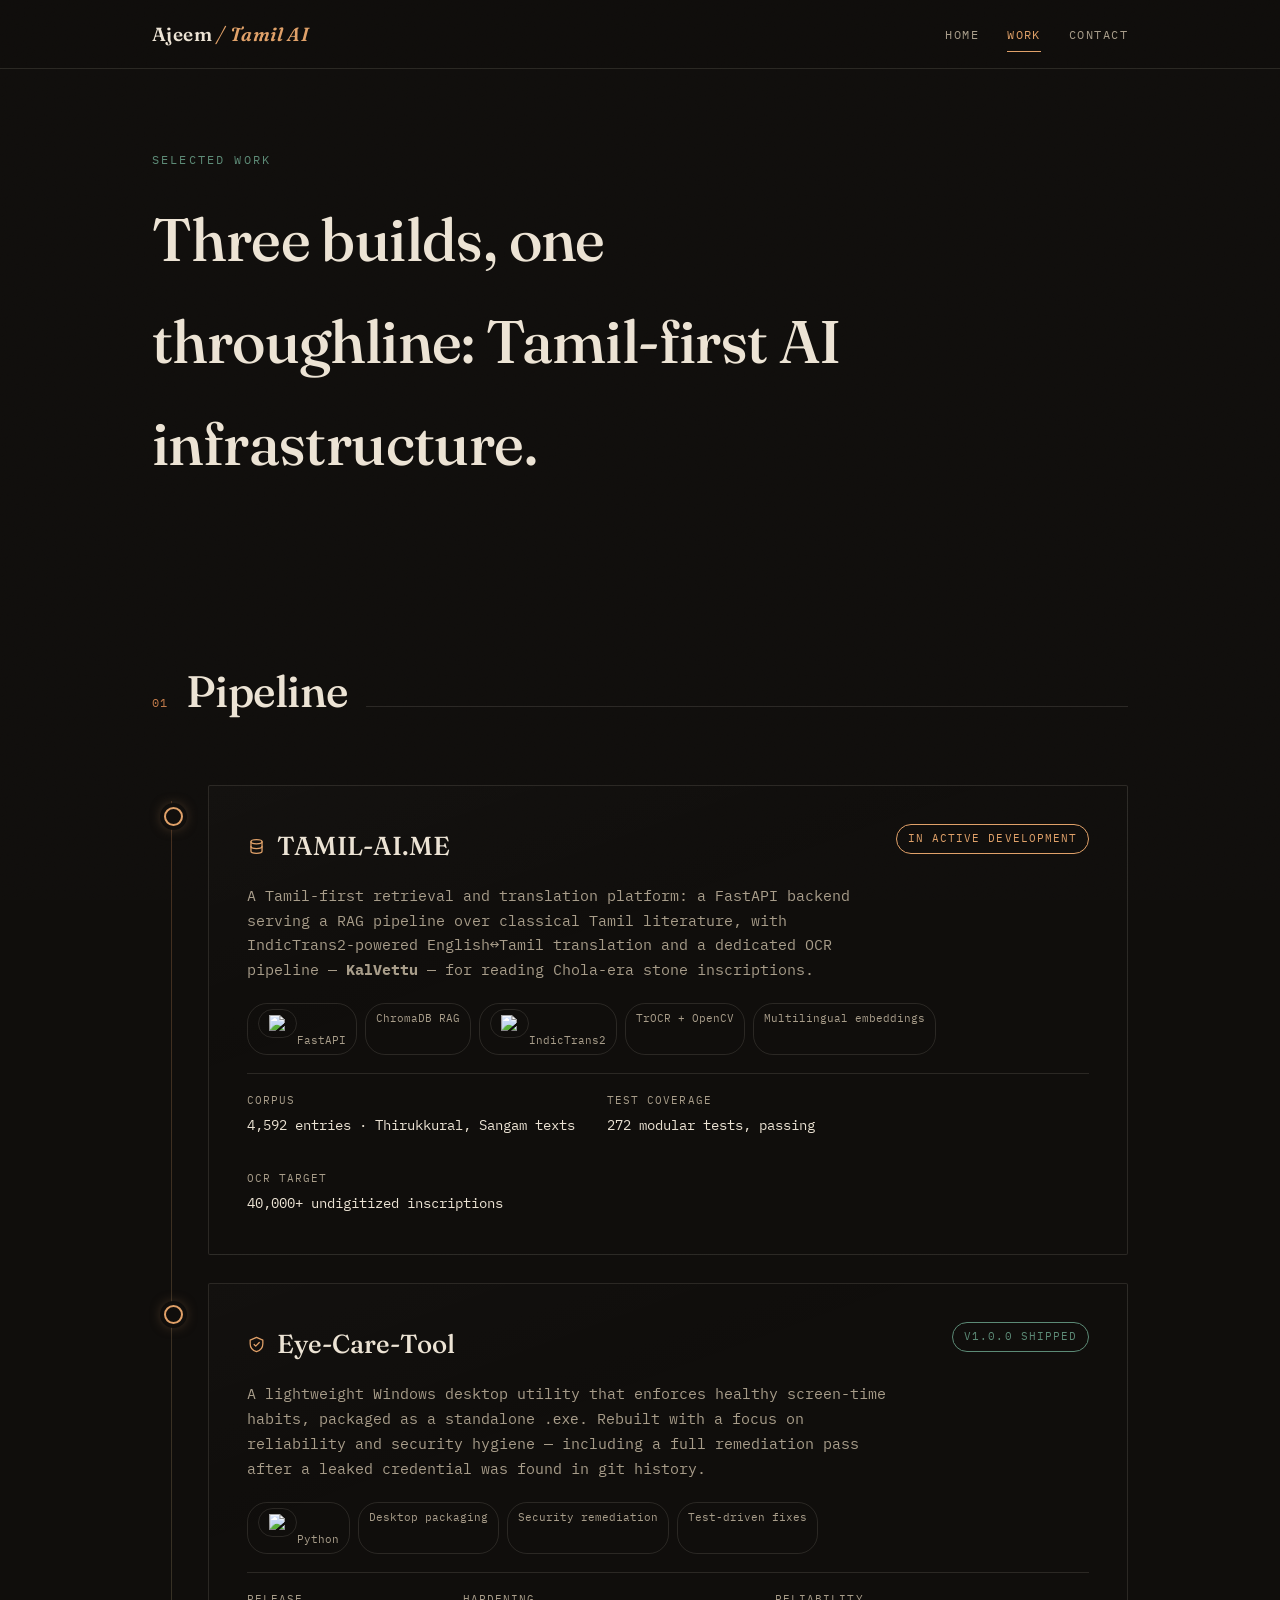
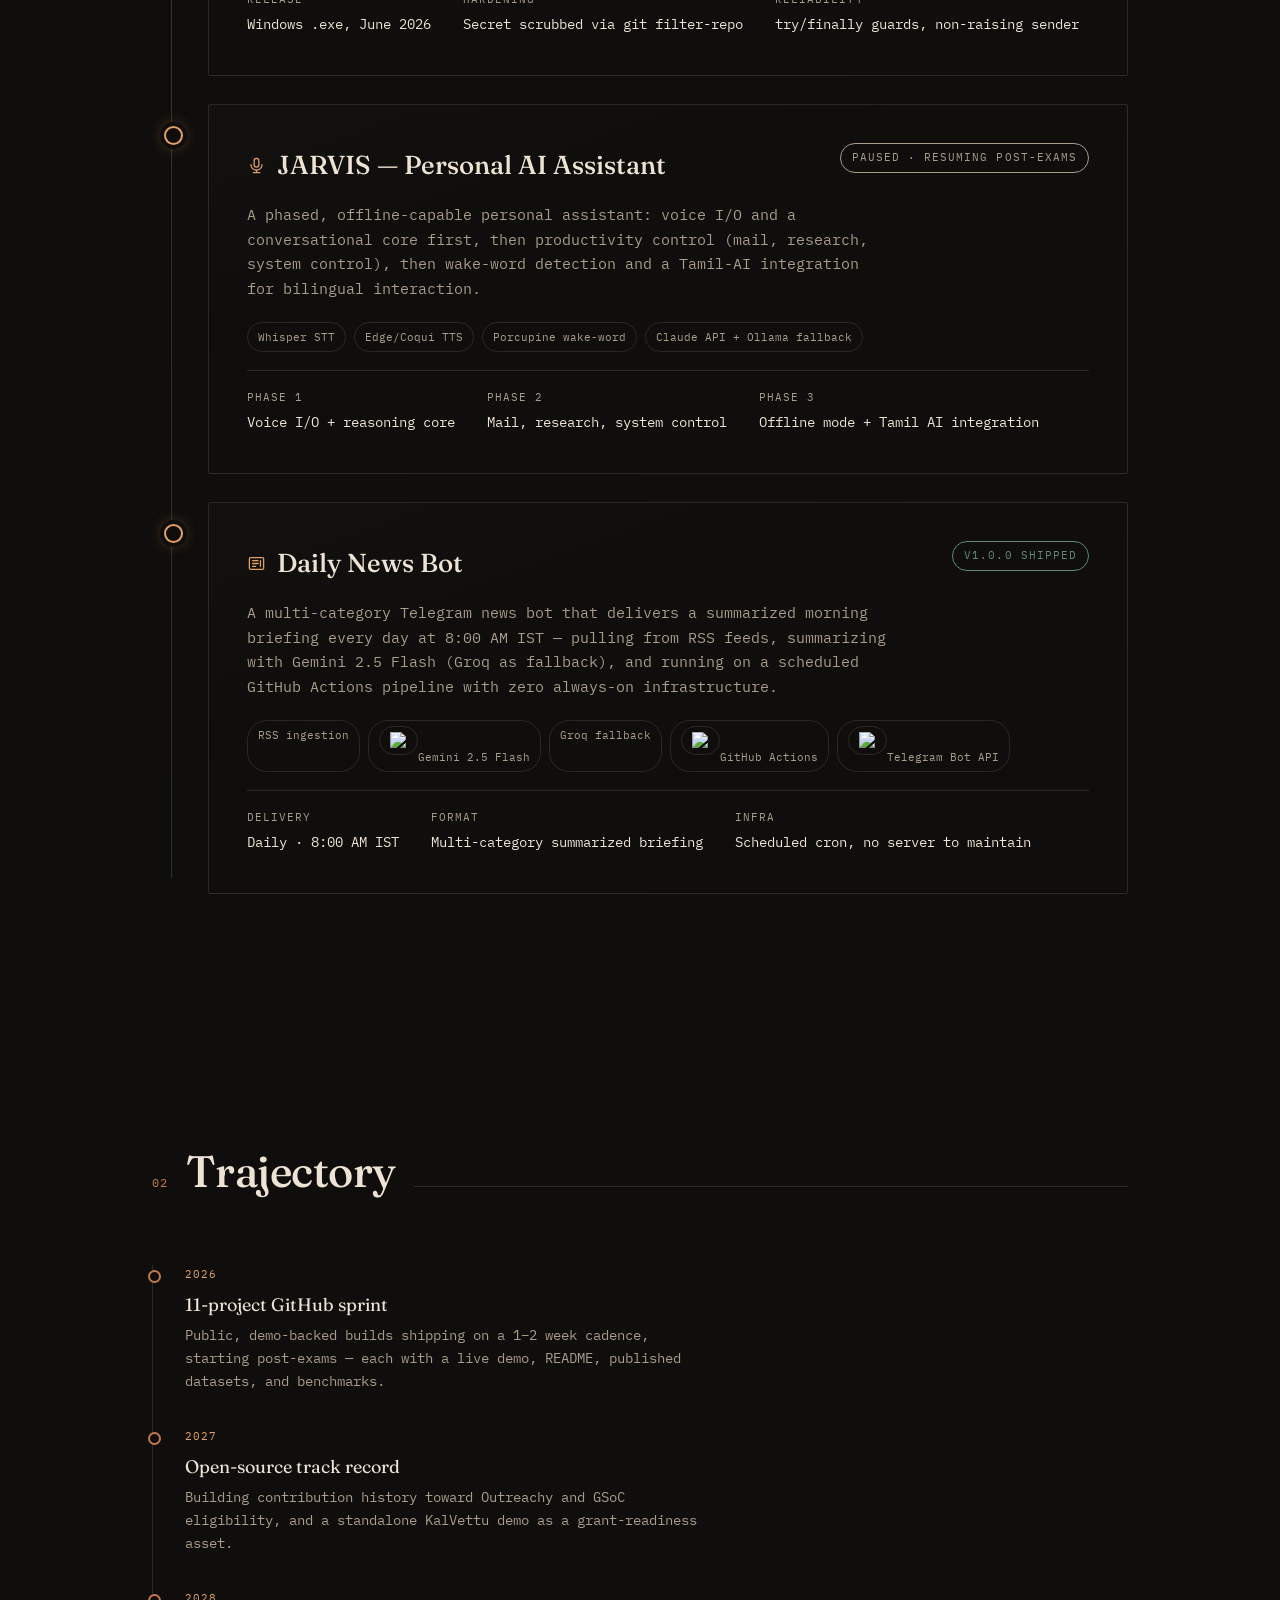
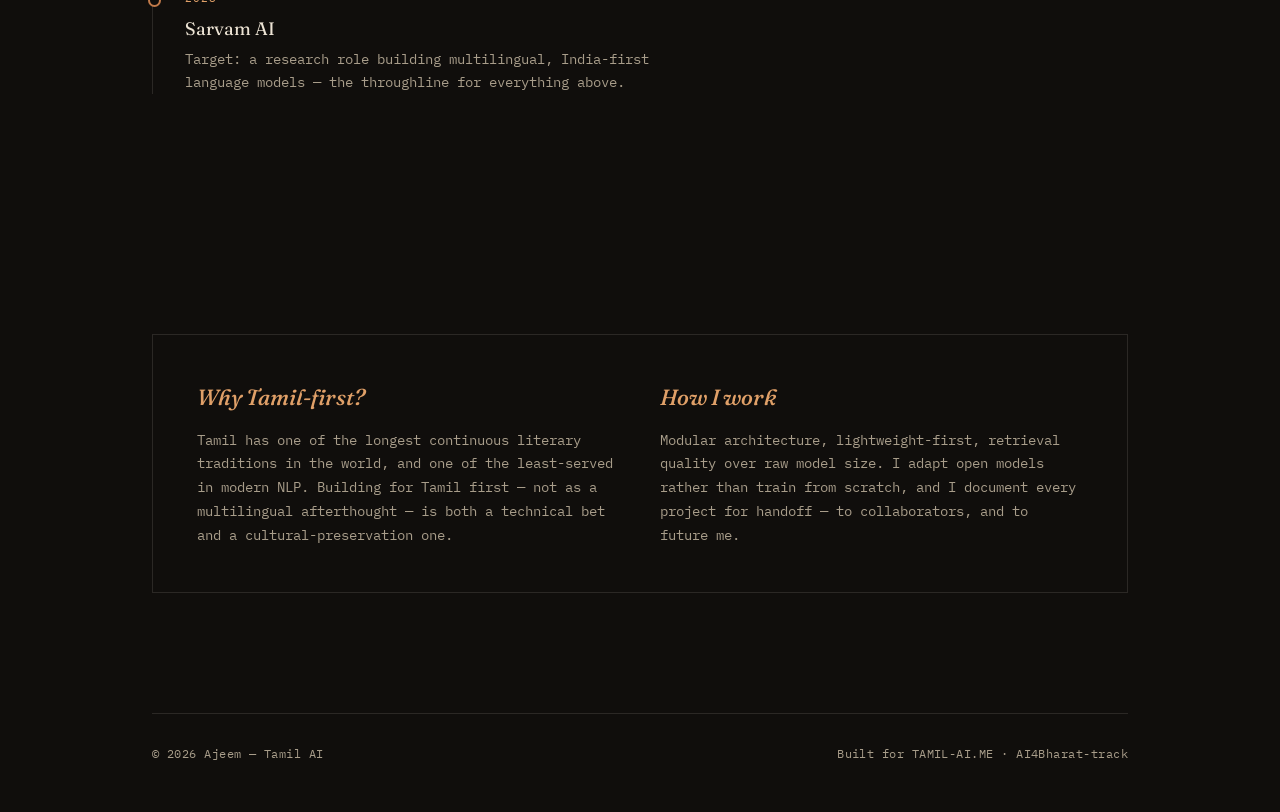
==== work.html @ 8057d3a4 "Initial portfolio deploy" ====
<!DOCTYPE html>
<html lang="en">
<head>
<meta charset="UTF-8">
<meta name="viewport" content="width=device-width, initial-scale=1.0">
<title>Work — Ajeem / Tamil AI</title>
<link rel="preconnect" href="https://fonts.googleapis.com">
<link rel="preconnect" href="https://fonts.gstatic.com" crossorigin>
<link href="https://fonts.googleapis.com/css2?family=Fraunces:ital,opsz,wght@0,9..144,300;0,9..144,500;0,9..144,600;1,9..144,500&family=IBM+Plex+Mono:wght@400;500;600&display=swap" rel="stylesheet">
<link rel="stylesheet" href="style.css">
<style>
  .page-head{padding:150px 0 40px;}
  .page-head .eyebrow{font-size:12px;letter-spacing:0.18em;text-transform:uppercase;color:var(--patina);margin-bottom:18px;}
  .page-head h1{font-family:'Fraunces',serif;font-weight:500;font-size:clamp(34px,6vw,60px);letter-spacing:-0.01em;max-width:760px;}
  .timeline{border-left:1px solid var(--line);padding-left:32px;}
  .tl-item{position:relative;padding-bottom:34px;}
  .tl-item:last-child{padding-bottom:0;}
  .tl-item::before{content:"";position:absolute;left:-37px;top:5px;width:9px;height:9px;border-radius:50%;background:var(--stone-0);border:2px solid var(--bronze);}
  .tl-date{font-size:11px;letter-spacing:0.1em;text-transform:uppercase;color:var(--bronze-bright);margin-bottom:6px;}
  .tl-title{font-family:'Fraunces',serif;font-size:18px;margin-bottom:4px;}
  .tl-desc{color:var(--ink-dim);font-size:13.5px;max-width:520px;}
  .northstar{display:grid;grid-template-columns:1fr 1fr;gap:40px;border:1px solid var(--line);padding:44px;}
  .ns-block h3{font-family:'Fraunces',serif;font-style:italic;font-weight:500;font-size:22px;color:var(--bronze-bright);margin-bottom:12px;}
  .ns-block p{color:var(--ink-dim);font-size:14px;}
  @media (max-width:760px){.northstar{grid-template-columns:1fr;}}
</style>
</head>
<body>

<svg class="icon-sprite" style="position:absolute;width:0;height:0;overflow:hidden" aria-hidden="true">
  <defs>
    <symbol id="icon-retrieval" viewBox="0 0 24 24"><g fill="none" stroke="currentColor" stroke-width="1.6" stroke-linecap="round" stroke-linejoin="round"><ellipse cx="12" cy="6" rx="7" ry="2.6"/><path d="M5 6V18C5 19.4 8.1 20.6 12 20.6C15.9 20.6 19 19.4 19 18V6"/><path d="M5 12C5 13.4 8.1 14.6 12 14.6C15.9 14.6 19 13.4 19 12"/></g></symbol>
    <symbol id="icon-shield" viewBox="0 0 24 24"><g fill="none" stroke="currentColor" stroke-width="1.6" stroke-linecap="round" stroke-linejoin="round"><path d="M12 3L20 6.5V11C20 16 16.5 19.7 12 21C7.5 19.7 4 16 4 11V6.5L12 3Z"/><path d="M9 12L11 14L15.5 9.5"/></g></symbol>
    <symbol id="icon-mic" viewBox="0 0 24 24"><g fill="none" stroke="currentColor" stroke-width="1.6" stroke-linecap="round" stroke-linejoin="round"><rect x="9" y="3" width="6" height="11" rx="3"/><path d="M5 11C5 15 8.1 18 12 18C15.9 18 19 15 19 11"/><path d="M12 18V21M8 21H16"/></g></symbol>
    <symbol id="icon-news" viewBox="0 0 24 24"><g fill="none" stroke="currentColor" stroke-width="1.6" stroke-linecap="round" stroke-linejoin="round"><rect x="3" y="4.5" width="18" height="15" rx="1.5"/><path d="M7 8.5H14M7 12H14M7 15.5H11"/><path d="M17 8.5V15.5"/></g></symbol>
  </defs>
</svg>

<header>
  <div class="wrap">
    <div class="logo">Ajeem <em>/ Tamil&nbsp;AI</em></div>
    <nav>
      <ul>
        <li><a href="index.html">Home</a></li>
        <li><a href="work.html">Work</a></li>
        <li><a href="contact.html">Contact</a></li>
      </ul>
    </nav>
  </div>
</header>

<main class="wrap">

  <section class="page-head reveal">
    <div class="eyebrow">Selected work</div>
    <h1>Three builds, one throughline: Tamil-first AI infrastructure.</h1>
  </section>

  <section>
    <div class="section-head">
      <span class="section-num">01</span>
      <h2>Pipeline</h2>
      <div class="line"></div>
    </div>

    <div class="pipeline reveal">
      <div class="pipeline-track"></div>

      <div class="pipeline-node tilt-wrap">
        <div class="project tilt">
          <div class="tilt-shine"></div>
          <div class="project-top">
            <div class="project-name"><svg class="icon"><use href="#icon-retrieval"/></svg>TAMIL-AI.ME</div>
            <div class="status build">In active development</div>
          </div>
          <p class="project-desc">A Tamil-first retrieval and translation platform: a FastAPI backend serving a RAG pipeline over classical Tamil literature, with IndicTrans2-powered English↔Tamil translation and a dedicated OCR pipeline — <strong>KalVettu</strong> — for reading Chola-era stone inscriptions.</p>
          <div class="tags">
            <span><span class="icon-3d"><img class="icon-brand" src="https://cdn.simpleicons.org/fastapi" alt="FastAPI"></span>FastAPI</span><span>ChromaDB RAG</span><span><span class="icon-3d"><img class="icon-brand" src="https://cdn.simpleicons.org/huggingface" alt="Hugging Face"></span>IndicTrans2</span><span>TrOCR + OpenCV</span><span>Multilingual embeddings</span>
          </div>
          <div class="project-stats">
            <div><span class="k">Corpus</span><span class="v">4,592 entries · Thirukkural, Sangam texts</span></div>
            <div><span class="k">Test coverage</span><span class="v">272 modular tests, passing</span></div>
            <div><span class="k">OCR target</span><span class="v">40,000+ undigitized inscriptions</span></div>
          </div>
        </div>
      </div>

      <div class="pipeline-node tilt-wrap">
        <div class="project tilt">
          <div class="tilt-shine"></div>
          <div class="project-top">
            <div class="project-name"><svg class="icon"><use href="#icon-shield"/></svg>Eye-Care-Tool</div>
            <div class="status live">v1.0.0 shipped</div>
          </div>
          <p class="project-desc">A lightweight Windows desktop utility that enforces healthy screen-time habits, packaged as a standalone <code>.exe</code>. Rebuilt with a focus on reliability and security hygiene — including a full remediation pass after a leaked credential was found in git history.</p>
          <div class="tags">
            <span><span class="icon-3d"><img class="icon-brand" src="https://cdn.simpleicons.org/python" alt="Python"></span>Python</span><span>Desktop packaging</span><span>Security remediation</span><span>Test-driven fixes</span>
          </div>
          <div class="project-stats">
            <div><span class="k">Release</span><span class="v">Windows .exe, June 2026</span></div>
            <div><span class="k">Hardening</span><span class="v">Secret scrubbed via git filter-repo</span></div>
            <div><span class="k">Reliability</span><span class="v">try/finally guards, non-raising sender</span></div>
          </div>
        </div>
      </div>

      <div class="pipeline-node tilt-wrap">
        <div class="project tilt">
          <div class="tilt-shine"></div>
          <div class="project-top">
            <div class="project-name"><svg class="icon"><use href="#icon-mic"/></svg>JARVIS — Personal AI Assistant</div>
            <div class="status pause">Paused · resuming post-exams</div>
          </div>
          <p class="project-desc">A phased, offline-capable personal assistant: voice I/O and a conversational core first, then productivity control (mail, research, system control), then wake-word detection and a Tamil-AI integration for bilingual interaction.</p>
          <div class="tags">
            <span>Whisper STT</span><span>Edge/Coqui TTS</span><span>Porcupine wake-word</span><span>Claude API + Ollama fallback</span>
          </div>
          <div class="project-stats">
            <div><span class="k">Phase 1</span><span class="v">Voice I/O + reasoning core</span></div>
            <div><span class="k">Phase 2</span><span class="v">Mail, research, system control</span></div>
            <div><span class="k">Phase 3</span><span class="v">Offline mode + Tamil AI integration</span></div>
          </div>
        </div>
      </div>

      <div class="pipeline-node tilt-wrap">
        <div class="project tilt">
          <div class="tilt-shine"></div>
          <div class="project-top">
            <div class="project-name"><svg class="icon"><use href="#icon-news"/></svg>Daily News Bot</div>
            <div class="status live">v1.0.0 shipped</div>
          </div>
          <p class="project-desc">A multi-category Telegram news bot that delivers a summarized morning briefing every day at 8:00 AM IST — pulling from RSS feeds, summarizing with Gemini 2.5 Flash (Groq as fallback), and running on a scheduled GitHub Actions pipeline with zero always-on infrastructure.</p>
          <div class="tags">
            <span>RSS ingestion</span><span><span class="icon-3d"><img class="icon-brand" src="https://cdn.simpleicons.org/googlegemini" alt="Gemini"></span>Gemini 2.5 Flash</span><span>Groq fallback</span><span><span class="icon-3d"><img class="icon-brand" src="https://cdn.simpleicons.org/githubactions" alt="GitHub Actions"></span>GitHub Actions</span><span><span class="icon-3d"><img class="icon-brand" src="https://cdn.simpleicons.org/telegram" alt="Telegram"></span>Telegram Bot API</span>
          </div>
          <div class="project-stats">
            <div><span class="k">Delivery</span><span class="v">Daily · 8:00 AM IST</span></div>
            <div><span class="k">Format</span><span class="v">Multi-category summarized briefing</span></div>
            <div><span class="k">Infra</span><span class="v">Scheduled cron, no server to maintain</span></div>
          </div>
        </div>
      </div>
    </div>
  </section>

  <section>
    <div class="section-head">
      <span class="section-num">02</span>
      <h2>Trajectory</h2>
      <div class="line"></div>
    </div>
    <div class="timeline reveal">
      <div class="tl-item">
        <div class="tl-date">2026</div>
        <div class="tl-title">11-project GitHub sprint</div>
        <div class="tl-desc">Public, demo-backed builds shipping on a 1–2 week cadence, starting post-exams — each with a live demo, README, published datasets, and benchmarks.</div>
      </div>
      <div class="tl-item">
        <div class="tl-date">2027</div>
        <div class="tl-title">Open-source track record</div>
        <div class="tl-desc">Building contribution history toward Outreachy and GSoC eligibility, and a standalone KalVettu demo as a grant-readiness asset.</div>
      </div>
      <div class="tl-item">
        <div class="tl-date">2028</div>
        <div class="tl-title">Sarvam AI</div>
        <div class="tl-desc">Target: a research role building multilingual, India-first language models — the throughline for everything above.</div>
      </div>
    </div>
  </section>

  <section>
    <div class="northstar reveal">
      <div class="ns-block">
        <h3>Why Tamil-first?</h3>
        <p>Tamil has one of the longest continuous literary traditions in the world, and one of the least-served in modern NLP. Building for Tamil first — not as a multilingual afterthought — is both a technical bet and a cultural-preservation one.</p>
      </div>
      <div class="ns-block">
        <h3>How I work</h3>
        <p>Modular architecture, lightweight-first, retrieval quality over raw model size. I adapt open models rather than train from scratch, and I document every project for handoff — to collaborators, and to future me.</p>
      </div>
    </div>
  </section>

  <footer>
    <span>© 2026 Ajeem — Tamil AI</span>
    <span>Built for TAMIL-AI.ME · AI4Bharat-track</span>
  </footer>

</main>

<script src="script.js"></script>
</body>
</html>
---- style.css ----
:root{
  --stone-0:#100e0c;
  --stone-1:#171410;
  --stone-2:#211d17;
  --stone-3:#332c22;
  --bronze:#c17a4a;
  --bronze-bright:#e0a068;
  --patina:#5c8a76;
  --ink:#ece3d4;
  --ink-dim:#a89d8a;
  --line:rgba(236,227,212,0.12);
}

*{margin:0;padding:0;box-sizing:border-box;}
html{scroll-behavior:smooth;}
body{
  background:var(--stone-0);
  color:var(--ink);
  font-family:'IBM Plex Mono', monospace;
  font-size:15px;
  line-height:1.7;
  overflow-x:hidden;
  position:relative;
}
body::before{
  content:"";position:fixed;inset:0;pointer-events:none;z-index:999;opacity:0.05;
  background-image:url("data:image/svg+xml,%3Csvg xmlns='http://www.w3.org/2000/svg' width='120' height='120'%3E%3Cfilter id='n'%3E%3CfeTurbulence type='fractalNoise' baseFrequency='0.9' numOctaves='3' stitchTiles='stitch'/%3E%3C/filter%3E%3Crect width='100%25' height='100%25' filter='url(%23n)'/%3E%3C/svg%3E");
  mix-blend-mode:overlay;
}
::selection{background:var(--bronze);color:var(--stone-0);}
a{color:inherit;text-decoration:none;}
.wrap{max-width:1040px;margin:0 auto;padding:0 32px;}

.kolam{display:flex;justify-content:center;gap:14px;padding:36px 0;opacity:0.5;will-change:transform;}
.kolam span{width:4px;height:4px;border-radius:50%;background:var(--bronze);}
.kolam span:nth-child(3n){background:var(--patina);}

/* ---------- icon set (kolam-glyph style) ---------- */
.icon{width:16px;height:16px;flex-shrink:0;color:var(--bronze-bright);vertical-align:-3px;}
.icon-brand{width:17px;height:17px;flex-shrink:0;vertical-align:-3px;filter:none;}
.icon-3d{display:inline-flex;perspective:400px;}
.icon-3d img,.icon-3d svg{transition:transform .25s ease;}
.stack-list div:hover .icon-3d img,.tags span:hover .icon-3d img,.contact-card:hover .icon-3d img{transform:translateZ(8px) scale(1.18) rotateY(8deg);}
.stack-list div{transition:transform .2s ease;}
.stack-list div:hover{transform:translateX(4px);}
.stack-list .k{display:inline-flex;align-items:center;gap:9px;}
.quicklink .num{display:inline-flex;align-items:center;gap:8px;}
.contact-card .k{display:inline-flex;align-items:center;gap:8px;}
.project-name{display:flex;align-items:center;gap:11px;}
.project-name .icon{width:19px;height:19px;}
.project-stats .k{display:inline-flex;align-items:center;gap:7px;}
.project-stats .icon{width:13px;height:13px;color:var(--bronze);}

/* ---------- nav ---------- */
header{position:fixed;top:0;left:0;right:0;z-index:100;backdrop-filter:blur(10px);background:rgba(16,14,12,0.72);border-bottom:1px solid var(--line);}
header .wrap{display:flex;align-items:center;justify-content:space-between;padding-top:18px;padding-bottom:18px;}
.logo{font-family:'Fraunces',serif;font-weight:600;font-size:19px;letter-spacing:0.02em;}
.logo em{font-style:italic;color:var(--bronze-bright);}
nav ul{display:flex;gap:28px;list-style:none;}
nav a{font-size:12px;letter-spacing:0.12em;text-transform:uppercase;color:var(--ink-dim);transition:color .25s ease;position:relative;padding-bottom:4px;}
nav a:hover, nav a.active{color:var(--bronze-bright);}
nav a.active::after{content:"";position:absolute;left:0;right:0;bottom:-6px;height:1px;background:var(--bronze-bright);}

section{padding:120px 0;position:relative;}
.section-head{display:flex;align-items:baseline;gap:18px;margin-bottom:56px;}
.section-num{font-size:12px;color:var(--bronze);letter-spacing:0.1em;}
.section-head h2{font-family:'Fraunces',serif;font-weight:500;font-size:clamp(30px,4vw,44px);letter-spacing:-0.01em;}
.section-head .line{flex:1;height:1px;background:var(--line);}

/* ---------- reveal ---------- */
.reveal{opacity:0;transform:translateY(24px);transition:opacity .7s ease, transform .7s ease;}
.reveal.in{opacity:1;transform:translateY(0);}

/* ---------- 3D tilt ---------- */
.tilt-wrap{perspective:1000px;}
.tilt{
  position:relative;
  transform-style:preserve-3d;
  transition:transform .12s ease-out, box-shadow .3s ease;
  will-change:transform;
}
.tilt-shine{
  position:absolute;inset:0;
  background:radial-gradient(circle at var(--mx,50%) var(--my,50%), rgba(224,160,104,0.16), transparent 60%);
  opacity:0;transition:opacity .3s ease;
  pointer-events:none;
  transform:translateZ(1px);
}
.tilt:hover .tilt-shine{opacity:1;}

/* ---------- avatar ---------- */
.avatar-frame{
  width:180px;height:180px;
  position:relative;
  margin:0 auto;
}
.avatar-ring{
  position:absolute;inset:-10px;
  border-radius:50%;
  border:1px dashed var(--line);
  animation:spin 40s linear infinite;
}
.avatar-ring::before, .avatar-ring::after{
  content:"";position:absolute;width:6px;height:6px;border-radius:50%;background:var(--bronze);
}
.avatar-ring::before{top:-3px;left:50%;transform:translateX(-50%);}
.avatar-ring::after{bottom:-3px;left:50%;transform:translateX(-50%);background:var(--patina);}
@keyframes spin{to{transform:rotate(360deg);}}
.avatar{
  width:180px;height:180px;border-radius:50%;
  background:linear-gradient(145deg, var(--stone-3), var(--stone-1));
  border:1px solid var(--line);
  display:flex;align-items:center;justify-content:center;
  font-family:'Fraunces',serif;font-size:52px;font-weight:500;
  color:var(--bronze-bright);
  box-shadow:0 30px 60px -20px rgba(0,0,0,0.7), inset 0 1px 0 rgba(255,255,255,0.05);
  transform:translateZ(30px);
  overflow:hidden;
}
.avatar img{width:100%;height:100%;object-fit:cover;border-radius:50%;}
.avatar-note{
  text-align:center;font-size:11px;color:var(--ink-dim);margin-top:14px;letter-spacing:0.04em;
}

/* ---------- connector svg ---------- */
.connector-svg path{
  fill:none;stroke:var(--bronze);stroke-width:1.4;stroke-dasharray:6 340;
  stroke-dashoffset:0;opacity:0.55;
  transition:stroke-dasharray 1.4s ease;
}
.connector-svg.in path{stroke-dasharray:340 0;}
.connector-svg circle{fill:var(--stone-0);stroke:var(--bronze-bright);stroke-width:2;}

/* ---------- project cards ---------- */
.project{
  border:1px solid var(--line);border-radius:2px;padding:38px;margin-bottom:0;
  position:relative;background:linear-gradient(160deg, rgba(255,255,255,0.015), transparent 40%);
}
.project::before{content:"";position:absolute;top:0;left:0;width:3px;height:0;background:var(--bronze);transition:height .4s ease;}
.project:hover::before{height:100%;}
.project-top{display:flex;justify-content:space-between;align-items:flex-start;gap:20px;margin-bottom:16px;flex-wrap:wrap;}
.project-name{font-family:'Fraunces',serif;font-size:26px;font-weight:500;}
.status{font-size:10.5px;letter-spacing:0.1em;text-transform:uppercase;padding:5px 11px;border-radius:20px;white-space:nowrap;border:1px solid currentColor;}
.status.live{color:var(--patina);}
.status.build{color:var(--bronze-bright);}
.status.pause{color:var(--ink-dim);}
.project-desc{color:var(--ink-dim);font-size:14.5px;max-width:640px;margin-bottom:20px;}
.tags{display:flex;flex-wrap:wrap;gap:8px;margin-bottom:18px;}
.tags span{font-size:11px;color:var(--ink-dim);border:1px solid var(--line);padding:5px 10px;border-radius:20px;}
.project-stats{display:flex;gap:32px;flex-wrap:wrap;padding-top:18px;border-top:1px solid var(--line);}
.project-stats div{display:flex;flex-direction:column;gap:4px;}
.project-stats .k{font-size:10.5px;text-transform:uppercase;letter-spacing:0.1em;color:var(--ink-dim);}
.project-stats .v{font-size:14px;color:var(--ink);}

/* ---------- pipeline connector column ---------- */
.pipeline{position:relative;}
.pipeline-track{
  position:absolute;left:19px;top:16px;bottom:16px;width:1px;
  background:linear-gradient(var(--bronze), var(--patina));
  opacity:0.3;
}
.pipeline-node{position:relative;padding-left:56px;margin-bottom:28px;}
.pipeline-node:last-child{margin-bottom:0;}
.pipeline-node::before{
  content:"";position:absolute;left:12px;top:22px;width:15px;height:15px;border-radius:50%;
  background:var(--stone-0);border:2px solid var(--bronze-bright);
  box-shadow:0 0 0 4px var(--stone-0), 0 0 14px rgba(224,160,104,0.5);
}

/* ---------- contact cards ---------- */
.contact-grid{display:grid;grid-template-columns:repeat(2,1fr);gap:20px;}
.contact-card{
  border:1px solid var(--line);padding:28px;border-radius:2px;
  display:flex;flex-direction:column;gap:10px;
  position:relative;overflow:hidden;
}
.contact-card .k{font-size:10.5px;letter-spacing:0.12em;text-transform:uppercase;color:var(--bronze);}
.contact-card .v{font-family:'Fraunces',serif;font-size:19px;word-break:break-word;}
.contact-card .go{font-size:12px;color:var(--ink-dim);margin-top:auto;}
.contact-card:hover .go{color:var(--bronze-bright);}

.contact-links{display:flex;justify-content:center;gap:16px;flex-wrap:wrap;}
.contact-links a{border:1px solid var(--line);padding:14px 26px;border-radius:30px;font-size:13px;letter-spacing:0.04em;display:inline-flex;align-items:center;gap:8px;transition:all .25s ease;}
.contact-links a:hover{border-color:var(--bronze);color:var(--bronze-bright);transform:translateY(-2px);}
.contact-links a.primary{background:var(--bronze);color:var(--stone-0);border-color:var(--bronze);font-weight:600;}
.contact-links a.primary:hover{background:var(--bronze-bright);color:var(--stone-0);}

footer{border-top:1px solid var(--line);padding:30px 0 50px;display:flex;justify-content:space-between;align-items:center;font-size:11.5px;color:var(--ink-dim);letter-spacing:0.04em;flex-wrap:wrap;gap:10px;}

@media (max-width:760px){
  nav{display:none;}
  .contact-grid{grid-template-columns:1fr;}
}
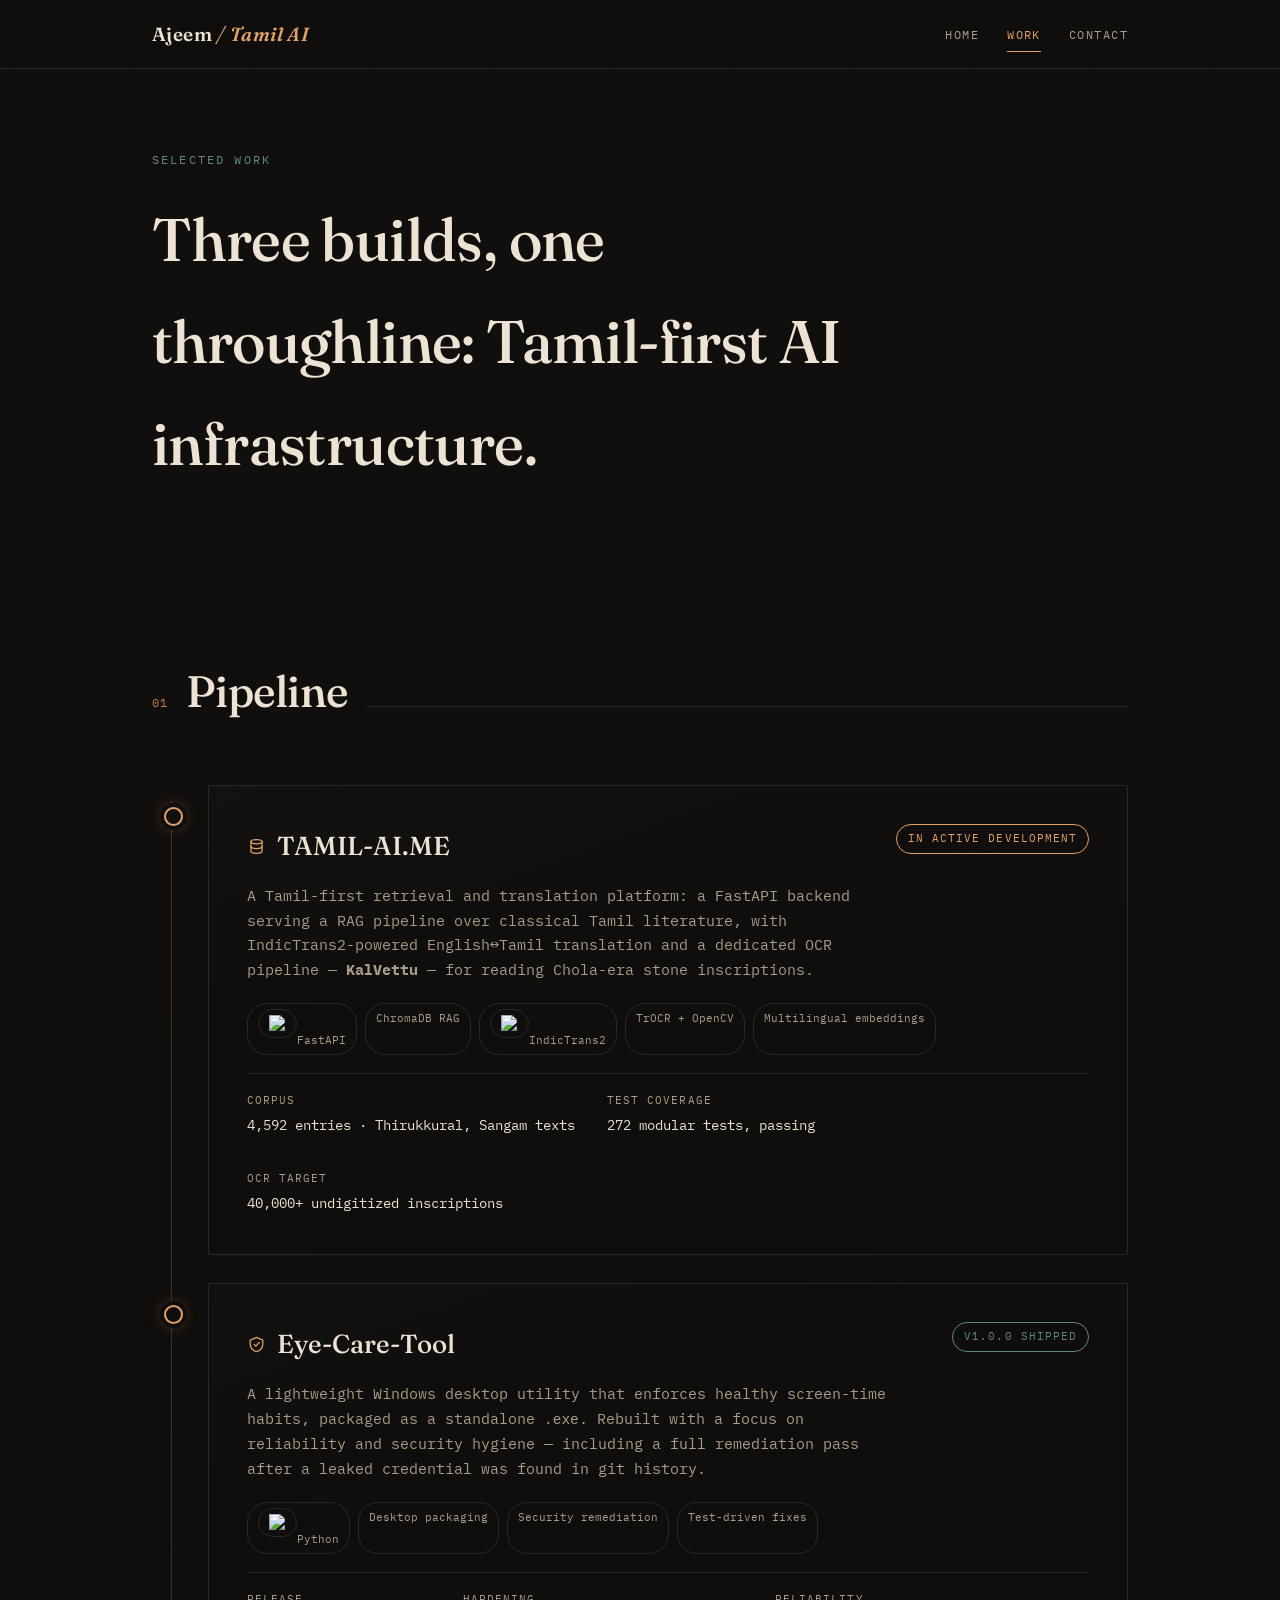
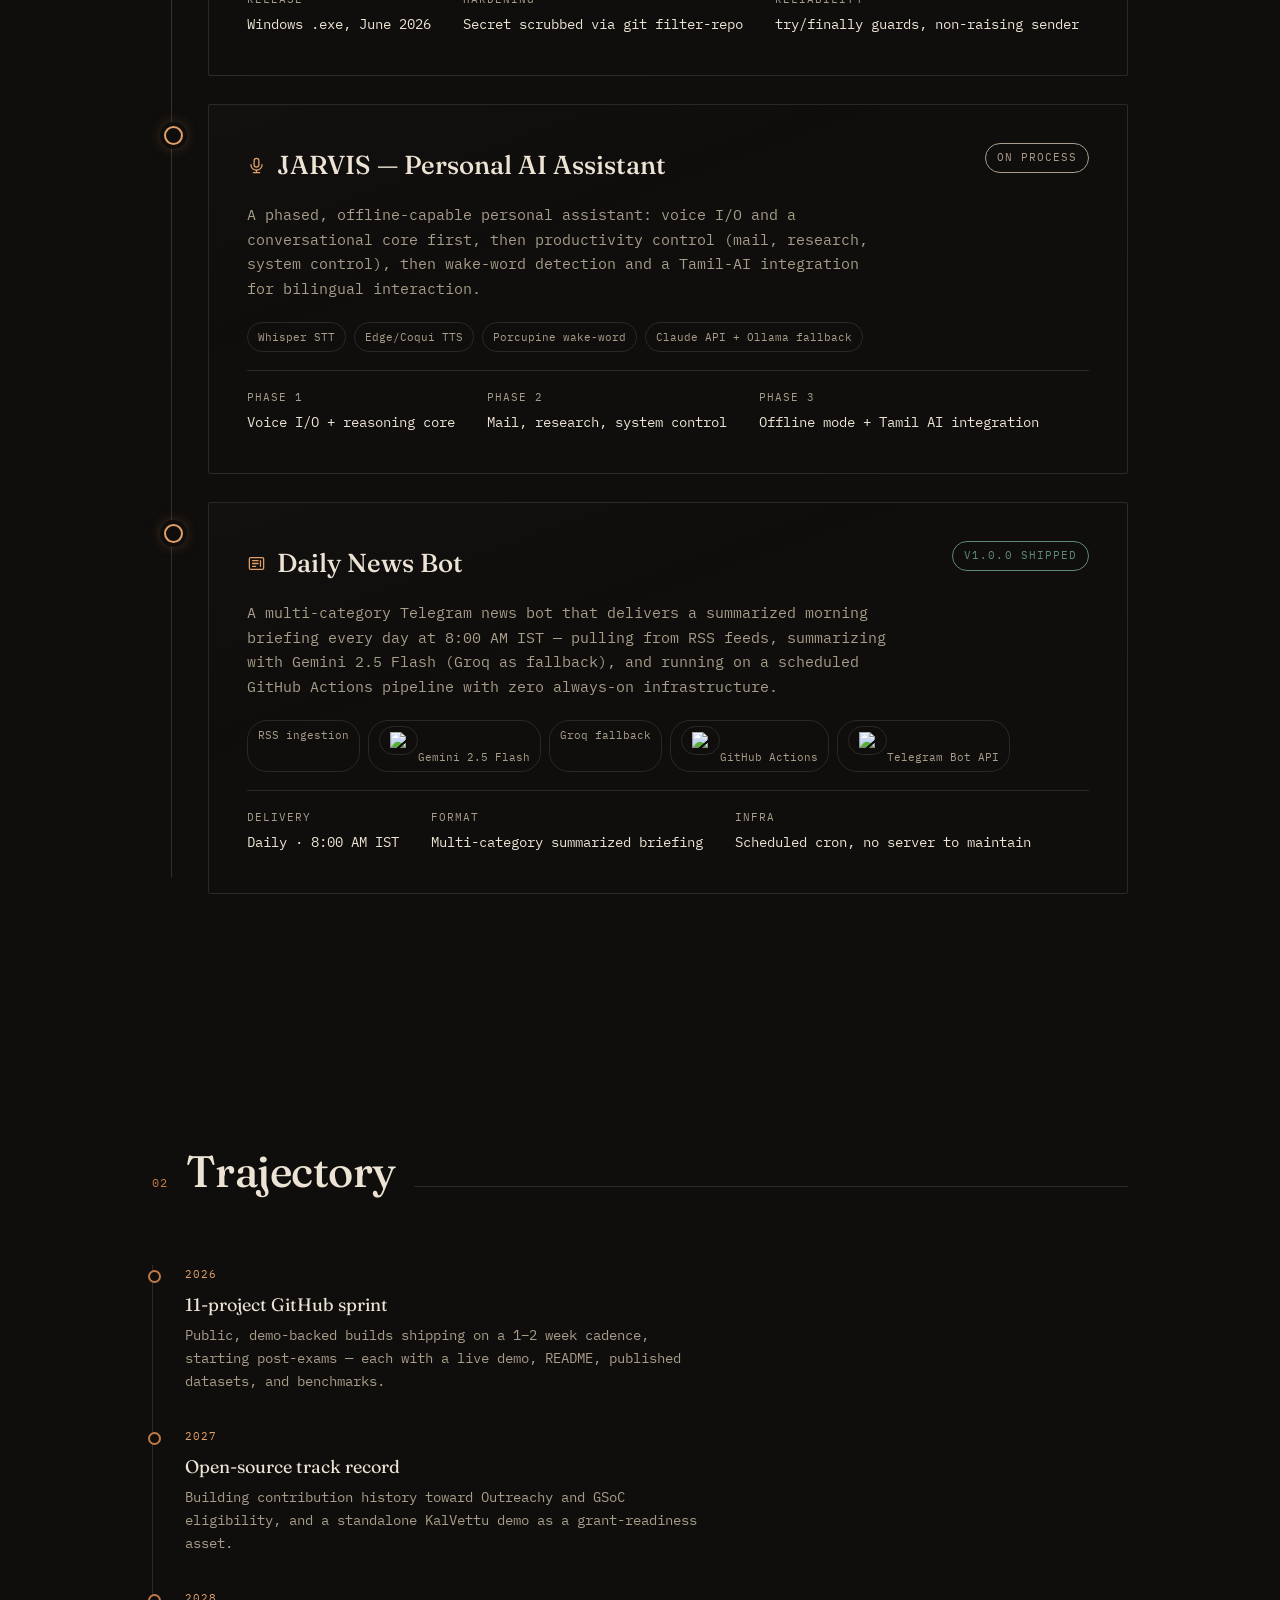
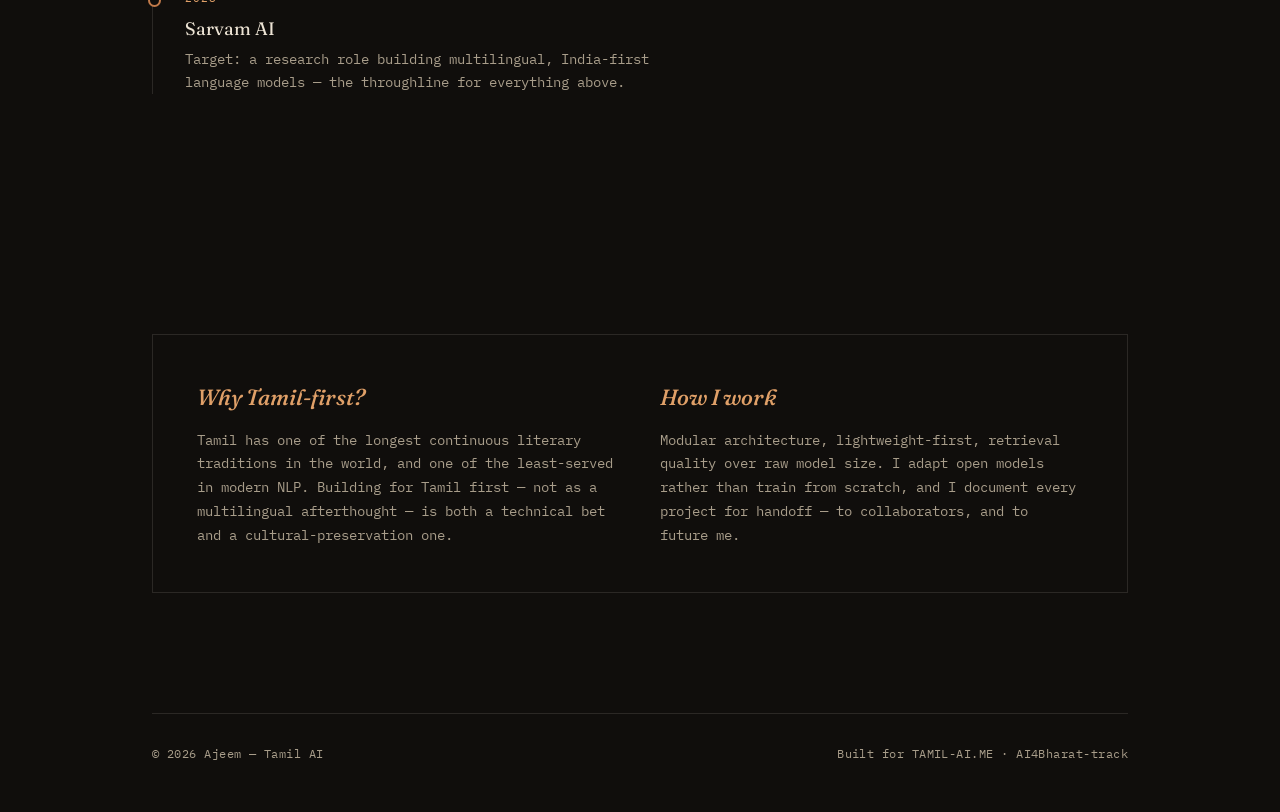
==== commit 520f5dd7: "Update project status from 'Paused' to 'On Process'" ====
--- a/work.html
+++ b/work.html
@@ -109,7 +109,7 @@
           <div class="tilt-shine"></div>
           <div class="project-top">
             <div class="project-name"><svg class="icon"><use href="#icon-mic"/></svg>JARVIS — Personal AI Assistant</div>
-            <div class="status pause">Paused · resuming post-exams</div>
+            <div class="status pause">On Process</div>
           </div>
           <p class="project-desc">A phased, offline-capable personal assistant: voice I/O and a conversational core first, then productivity control (mail, research, system control), then wake-word detection and a Tamil-AI integration for bilingual interaction.</p>
           <div class="tags">
@@ -191,4 +191,4 @@
 
 <script src="script.js"></script>
 </body>
-</html>+</html>
